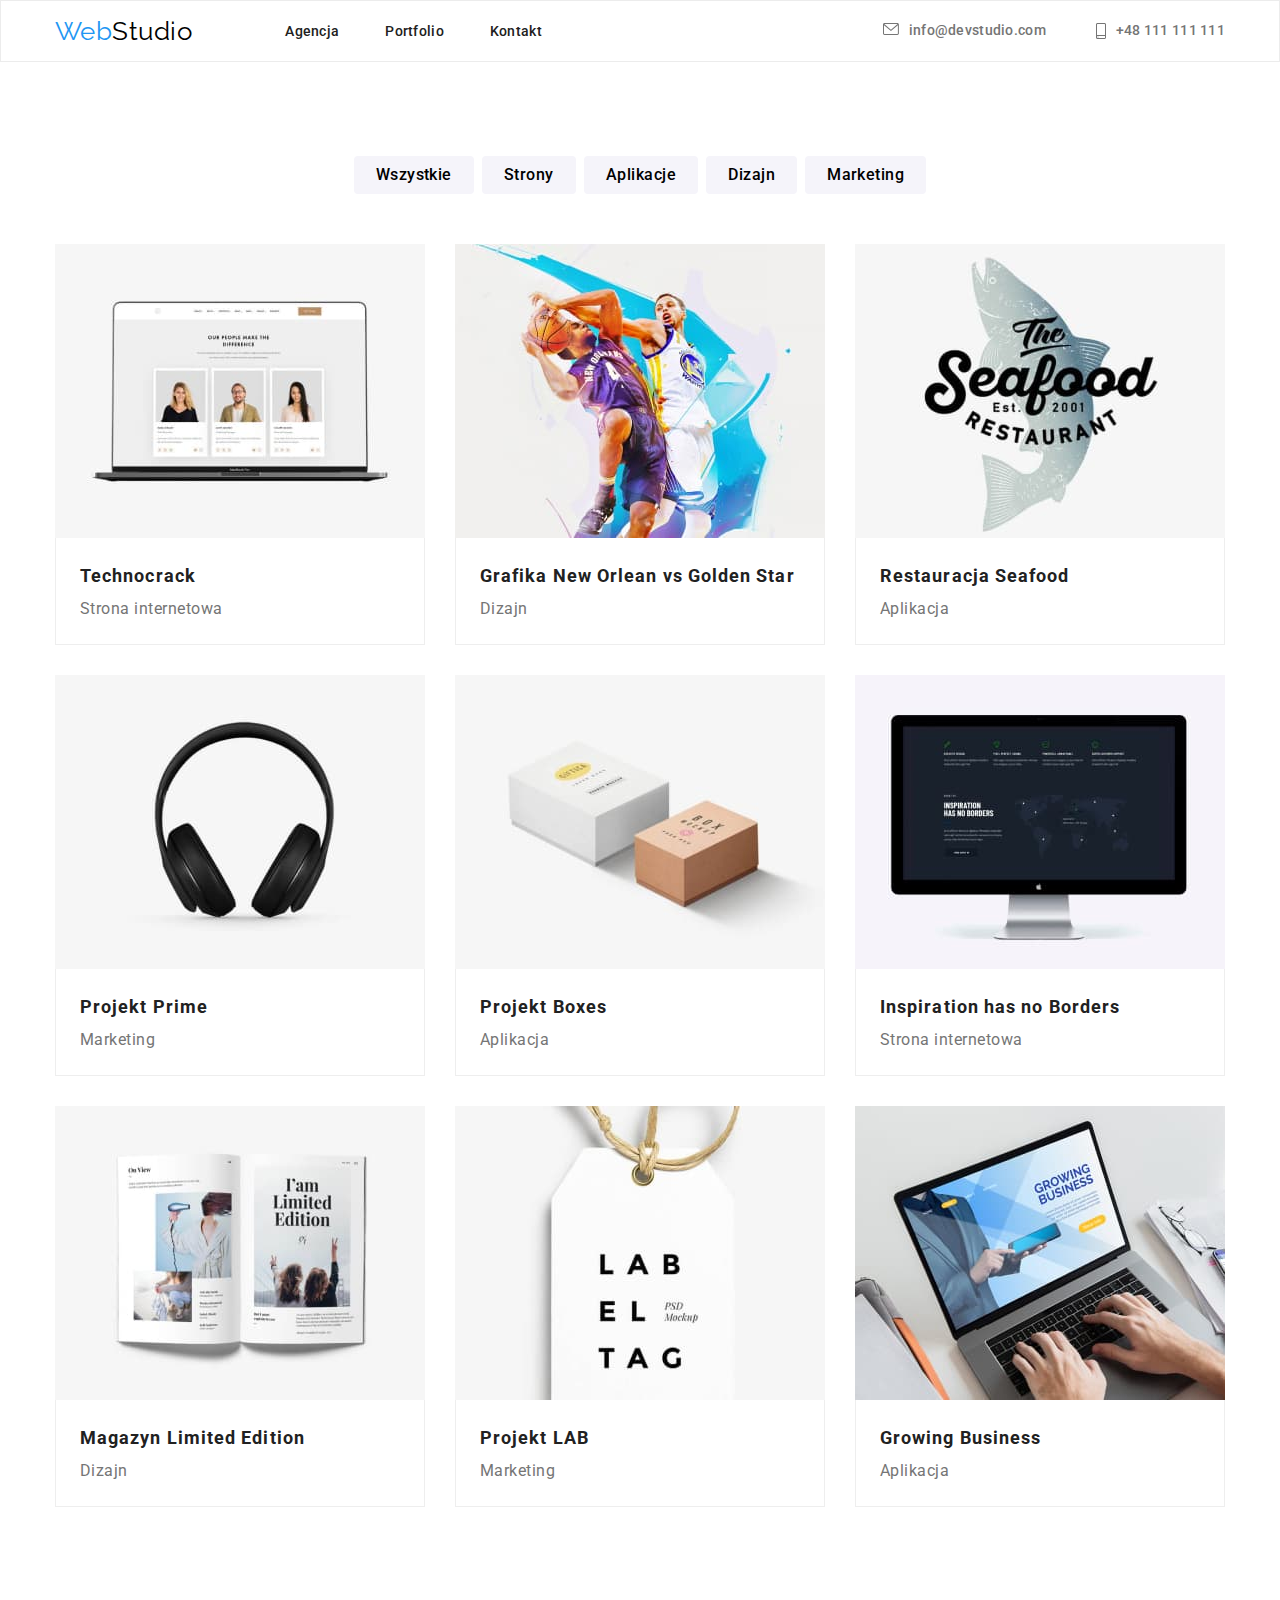
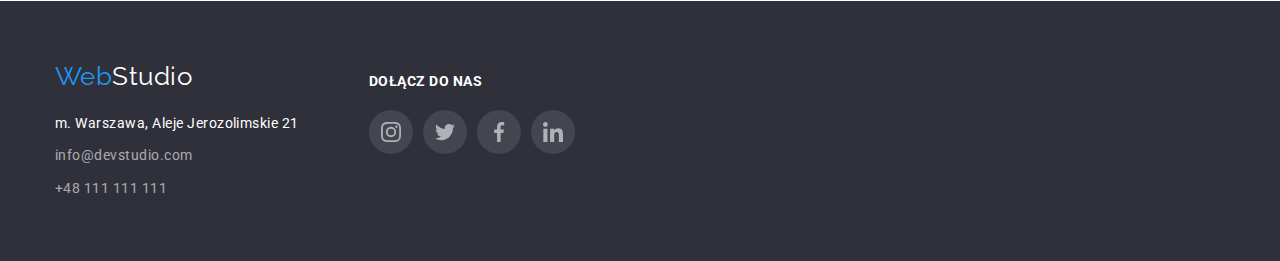
==== portfolio.html @ e006dd94 "Finished hw-04" ====
<!DOCTYPE html>
<html lang="pl">
  <head>
    <meta charset="UTF-8" />
    <meta http-equiv="X-UA-Compatible" content="IE=edge" />
    <meta name="viewport" content="width=device-width, initial-scale=1.0" />
    <link
      rel="stylesheet"
      href="https://cdnjs.cloudflare.com/ajax/libs/modern-normalize/1.0.0/modern-normalize.min.css"
    />
    <link
      href="https://fonts.googleapis.com/css2?family=Raleway:wght@700&family=Roboto:wght@400;500;700;900&display=swap"
      rel="stylesheet"
    />
    <link rel="stylesheet" href="./css/styles.css" />
    <title>WebStudio</title>
  </head>
  <body>
    <header class="header">
      <div class="container">
        <a class="header__logo logo" href="./index.html"
          ><span>Web</span>Studio</a
        >
        <nav class="nav">
          <ul class="nav__list list">
            <li class="nav__item">
              <a href="./index.html" class="nav__link link">Agencja</a>
            </li>
            <li class="nav__item">
              <a href="./portfolio.html" class="nav__link link">Portfolio</a>
            </li>
            <li class="nav__item">
              <a href="#" class="nav__link link">Kontakt</a>
            </li>
          </ul>
        </nav>
        <ul class="header__contact-list list">
          <li class="header__contact-item">
            <a
              class="header__contact-link link"
              href="mailto:info@devstudio.com"
              ><svg class="header__contact-icon" width="16" height="12">
                <use href="images/icons.svg#icon-envelope"></use></svg
              >info@devstudio.com</a
            >
          </li>
          <li class="header__contact-item">
            <a class="header__contact-link link" href="tel:+48111111111"
              ><svg class="header__contact-icon" width="10" height="16">
                <use href="images/icons.svg#icon-smartphone"></use></svg
              >+48 111 111 111</a
            >
          </li>
        </ul>
      </div>
    </header>
    <main>
      <section class="filter section">
        <div class="container">
          <ul class="filter__list list">
            <li class="filter__item">
              <button class="filter__button btn" type="button">
                Wszystkie
              </button>
            </li>
            <li class="filter__item">
              <button class="filter__button btn" type="button">Strony</button>
            </li>
            <li class="filter__item">
              <button class="filter__button btn" type="button">
                Aplikacje
              </button>
            </li>
            <li class="filter__item">
              <button class="filter__button btn" type="button">Dizajn</button>
            </li>
            <li class="filter__item">
              <button class="filter__button btn" type="button">
                Marketing
              </button>
            </li>
          </ul>
        </div>
      </section>
      <section class="portfolio section">
        <div class="container">
          <ul class="portfolio__list list">
            <li class="portfolio__item">
              <figure class="portfolio__card">
                <img
                  src="./images/technocrack-website.jpg"
                  alt="Technocrack website"
                  width="370"
                  height="294"
                  class="portfolio__image"
                />
                <figcaption class="portfolio__description">
                  <h3 class="portfolio__heading">Technocrack</h3>
                  <p class="portfolio__text">Strona internetowa</p>
                </figcaption>
              </figure>
            </li>
            <li class="portfolio__item">
              <figure class="portfolio__card">
                <img
                  src="./images/new-orlean-vs-golden-star-graphic.jpg"
                  alt="New Orlean vs Golden Star graphic"
                  width="370"
                  height="294"
                  class="portfolio__image"
                />
                <figcaption class="portfolio__description">
                  <h3 class="portfolio__heading">
                    Grafika New Orlean vs Golden Star
                  </h3>
                  <p class="portfolio__text">Dizajn</p>
                </figcaption>
              </figure>
            </li>
            <li class="portfolio__item">
              <figure class="portfolio__card">
                <img
                  src="./images/seafood-restaurant-app.jpg"
                  alt="Seafood restaurant app"
                  width="370"
                  height="294"
                  class="portfolio__image"
                />
                <figcaption class="portfolio__description">
                  <h3 class="portfolio__heading">Restauracja Seafood</h3>
                  <p class="portfolio__text">Aplikacja</p>
                </figcaption>
              </figure>
            </li>
            <li class="portfolio__item">
              <figure class="portfolio__card">
                <img
                  src="./images/prime-project-marketing.jpg"
                  alt="Prime marketing project"
                  width="370"
                  height="294"
                  class="portfolio__image"
                />
                <figcaption class="portfolio__description">
                  <h3 class="portfolio__heading">Projekt Prime</h3>
                  <p class="portfolio__text">Marketing</p>
                </figcaption>
              </figure>
            </li>
            <li class="portfolio__item">
              <figure class="portfolio__card">
                <img
                  src="./images/boxes-project-app.jpg"
                  alt="Boxes app project"
                  width="370"
                  height="294"
                  class="portfolio__image"
                />
                <figcaption class="portfolio__description">
                  <h3 class="portfolio__heading">Projekt Boxes</h3>
                  <p class="portfolio__text">Aplikacja</p>
                </figcaption>
              </figure>
            </li>
            <li class="portfolio__item">
              <figure class="portfolio__card">
                <img
                  src="./images/inspiration-has-no-borders-website.jpg"
                  alt="Inspiration has no Borders website"
                  width="370"
                  height="294"
                  class="portfolio__image"
                />
                <figcaption class="portfolio__description">
                  <h3 class="portfolio__heading">Inspiration has no Borders</h3>
                  <p class="portfolio__text">Strona internetowa</p>
                </figcaption>
              </figure>
            </li>
            <li class="portfolio__item">
              <figure class="portfolio__card">
                <img
                  src="./images/limited-edition-magazine-graphic.jpg"
                  alt="Limited edition magazine graphic"
                  width="370"
                  height="294"
                  class="portfolio__image"
                />
                <figcaption class="portfolio__description">
                  <h3 class="portfolio__heading">Magazyn Limited Edition</h3>
                  <p class="portfolio__text">Dizajn</p>
                </figcaption>
              </figure>
            </li>
            <li class="portfolio__item">
              <figure class="portfolio__card">
                <img
                  src="./images/project-lab-marketing.jpg"
                  alt="Lab marketing project"
                  width="370"
                  height="294"
                  class="portfolio__image"
                />
                <figcaption class="portfolio__description">
                  <h3 class="portfolio__heading">Projekt LAB</h3>
                  <p class="portfolio__text">Marketing</p>
                </figcaption>
              </figure>
            </li>
            <li class="portfolio__item">
              <figure class="portfolio__card">
                <img
                  src="./images/growing-business-app.jpg"
                  alt="Growing business app"
                  width="370"
                  height="294"
                  class="portfolio__image"
                />
                <figcaption class="portfolio__description">
                  <h3 class="portfolio__heading">Growing Business</h3>
                  <p class="portfolio__text">Aplikacja</p>
                </figcaption>
              </figure>
            </li>
          </ul>
        </div>
      </section>
    </main>
    <footer class="footer section">
      <div class="container">
        <div class="footer__left">
          <a class="footer__logo logo" href="#"><span>Web</span>Studio</a>
          <address class="footer__contact">
            <p class="footer__address">m. Warszawa, Aleje Jerozolimskie 21</p>
            <ul class="footer__contact-list list">
              <li class="footer__contact-item">
                <a
                  href="mailto:info@devstudio.com"
                  class="footer__contact-link link"
                  >info@devstudio.com</a
                >
              </li>
              <li class="footer__contact-item">
                <a href="tel:+48111111111" class="footer__contact-link link"
                  >+48 111 111 111</a
                >
              </li>
            </ul>
          </address>
        </div>
        <div class="footer__right">
          <h3 class="footer__join-us">Dołącz do nas</h3>
          <ul class="footer__social-list list">
            <li class="footer__social-item social">
              <svg width="20" height="20" class="footer__icon-svg">
                <use href="images/icons.svg#icon-instagram"></use>
              </svg>
            </li>
            <li class="footer__social-item social">
              <svg width="20" height="20" class="footer__icon-svg">
                <use href="images/icons.svg#icon-twitter"></use>
              </svg>
            </li>
            <li class="footer__social-item social">
              <svg width="20" height="20" class="footer__icon-svg">
                <use href="images/icons.svg#icon-facebook"></use>
              </svg>
            </li>
            <li class="footer__social-item social">
              <svg width="20" height="20" class="footer__icon-svg">
                <use href="images/icons.svg#icon-linkedin"></use>
              </svg>
            </li>
          </ul>
        </div>
      </div>
    </footer>
  </body>
</html>
---- css/styles.css ----
:root {
  --main-color: #2196f3;
  --darkgrey-color: #212121;
  --mediumgrey-color: #2f303a;
  --lightgrey-color: #757575;
  --softgrey-color: #f5f4fa;
  --white: #fff;
  --black: #000;
  --material-shadow-v1: 0px 1px 3px #0000001f, 0px 1px 1px #00000024,
    0px 2px 1px #00000033;
  --shadow-middle: 0px 3px 1px #0000001a, 0px 1px 2px #00000014,
    0px 2px 2px rgba(0, 0, 0, 0.12);
  --drop-shadow: 1px 4px 6px 0 #00000029, 0 4px 4px 0 #0000000f,
    0 1px 1px 0 #0000001f;
  --button-shadow: 0px 4px 4px #00000026;
  --lightgrey-transparent: #ffffff99;
  --border-grey-color: #eeeeee;
  --border-grey-color-V2: #ececec;
  --border-grey-color-V3: #afb1b8;
  --social-background: #ffffff1a;
}

h1,
h2,
h3,
h4,
h5,
h6,
p,
ul,
pre,
figure {
  margin: 0;
  padding: 0;
  line-height: 0;
}

body {
  font-family: "Roboto", sans-serif;
  color: var(--darkgrey-color);
  letter-spacing: 0.03em;
}

pre {
  font-family: inherit;
  line-height: inherit;
}

.margin-top-10 {
  margin-top: 10px;
}

.container {
  max-width: 1200px;
  width: 100%;
  padding: 0 15px;
  margin: 0 auto;
}

.header {
  background-color: var(--white);
  border: 1px solid var(--border-grey-color-V2);
}

.header .container {
  display: flex;
  align-items: center;
  justify-content: space-between;
  gap: 93px;
}

.logo {
  color: var(--black);
  font-family: "Raleway", sans-serif;
  text-decoration: none;
  font-size: 26px;
  line-height: 1.17;
}

.logo span {
  color: var(--main-color);
}

.list {
  display: flex;
  list-style: none;
  margin: 0;
  padding: 0;
}

.link {
  text-decoration: none;
}

.btn {
  cursor: pointer;
}

.nav {
  font-size: 14px;
  font-weight: 500;
  line-height: 1.17;
  letter-spacing: 0.02em;
  margin-right: auto;
}

.nav__list {
  gap: 46px;
}

.nav__item {
  padding: 30px 0;
}

.nav__link {
  color: var(--darkgrey-color);
}

.nav__link:hover,
.nav__link:active,
.nav__link:focus {
  color: var(--main-color);
}

.header__contact-list {
  font-size: 14px;
  font-weight: 500;
  line-height: 1.14;
  letter-spacing: 0.02em;
  gap: 50px;
  margin-left: auto;
}

.header__contact-link {
  display: flex;
  gap: 10px;
  color: var(--lightgrey-color);
  fill: var(--lightgrey-color);
}

.header__contact-link:hover {
  color: var(--main-color);
  fill: var(--main-color);
}

.section {
  padding: 94px 0px;
}

.hero {
  display: flex;
  background-image: linear-gradient(
      0deg,
      rgba(47, 48, 58, 0.4) 0%,
      rgba(47, 48, 58, 0.4) 100%
    ),
    url("../images/background-img.jpg");
  background-repeat: no-repeat;
  background-size: cover;
  text-align: center;
  align-items: center;
  justify-content: center;
  padding: 200px 0;
}

.hero__heading pre {
  color: var(--white);
  font-weight: 900;
  font-size: 44px;
  line-height: 1.36;
  letter-spacing: 0.06em;
  text-transform: uppercase;
}

.hero__button {
  font-family: "Roboto";
  color: var(--white);
  background-color: var(--main-color);
  box-shadow: var(--button-shadow);
  border-width: 0;
  border-radius: 4px;
  padding: 10px 41px;
  font-weight: 700;
  font-size: 16px;
  line-height: 1.88;
  letter-spacing: 0.06em;
  margin-top: 30px;
}

.strengths {
  background-color: var(--white);
}

.strengths__icon {
  width: 270px;
  height: 120px;
  margin-bottom: 30px;
  display: flex;
  justify-content: center;
  align-items: center;
  background-color: var(--softgrey-color);
  border-radius: 4px;
}

.strengths__icon-svg {
  width: 70px;
  height: 70px;
}

.strengths__heading {
  font-weight: 700;
  font-size: 14px;
  line-height: 1.14;
  text-transform: uppercase;
}

.strengths__list {
  gap: 30px;
}

.strengths__text {
  font-size: 14px;
  line-height: 1.71;
  color: var(--lightgrey-color);
}

.whatwedo {
  background-color: var(--white);
  padding-top: 0;
}

.whatwedo__list {
  justify-content: space-between;
}

.heading-secondary {
  font-weight: 700;
  font-size: 36px;
  line-height: 1.17;
  text-align: center;
  margin-bottom: 50px;
}

.team {
  background-color: var(--softgrey-color);
}

.team__list {
  justify-content: space-between;
  gap: 30px;
}

.team__card {
  background: var(--white);
  box-shadow: var(--material-shadow-v1);
  border-radius: 0px 0px 4px 4px;
}

.team__description {
  padding: 30px 32px;
}

.team__heading {
  font-weight: 500;
  font-size: 16px;
  line-height: 1.18;
  text-align: center;
}

.team__text {
  font-size: 16px;
  line-height: 19px;
  text-align: center;
  color: var(--lightgrey-color);
  margin-bottom: 16px;
}

.social {
  width: 44px;
  height: 44px;
  border: 1px;
  border-radius: 25px;
  display: flex;
  justify-content: center;
  align-items: center;
}

.team__social-item {
  fill: var(--border-grey-color-V3);
}

.social:hover {
  background-color: var(--main-color);
  fill: var(--white);
}

.team__social-list {
  gap: 10px;
}

.clients__list {
  justify-content: space-between;
}

.clients__item {
  width: 170px;
  height: 92px;
  border: 1px solid var(--border-grey-color-V3);
  border-radius: 4px;
  display: flex;
  justify-content: center;
  align-items: center;
  gap: 30px;
}

.clients__item {
  fill: var(--border-grey-color-V3);
}

.clients__item:hover {
  border: 1px solid var(--main-color);
  fill: var(--main-color);
}

.footer {
  background-color: var(--mediumgrey-color);
  padding: 60px 0;
}

.footer__social-list {
  gap: 10px;
}

.footer__social-item {
  background-color: var(--social-background);
  fill: var(--border-grey-color-V3);
}

.footer__join-us {
  color: var(--white);
  font-weight: 700;
  line-height: 1.17;
  font-size: 14px;
  text-transform: uppercase;
  letter-spacing: 3%;
  margin-bottom: 20px;
  margin-top: 12px;
}

.footer .container {
  display: flex;
  gap: 70px;
}

.footer__logo {
  color: var(--white);
}

.footer__address {
  font-size: 14px;
  font-style: normal;
  line-height: 1.71;
  color: var(--white);
  margin-top: 20px;
}

.footer__contact-list {
  margin-top: 9px;
  flex-direction: column;
  gap: 9px;
}

.footer__contact-link {
  font-size: 14px;
  font-style: normal;
  line-height: 1.71;
  color: var(--lightgrey-transparent);
}

.footer__contact-link:hover,
.footer__contact-link:focus {
  color: var(--main-color);
}

/* Portfolio */
.filter {
  padding-bottom: 50px;
}

.filter__list {
  gap: 8px;
  justify-content: center;
}

.filter__button {
  font-family: "Roboto";
  color: var(--black);
  font-weight: 500;
  font-size: 16px;
  line-height: 1.62;
  text-align: center;
  background: var(--softgrey-color);
  border-radius: 4px;
  border-width: 0;
  padding: 6px 22px;
  letter-spacing: 0.03em;
}

.filter__button:hover,
.filter__button:active,
.filter__button:focus {
  background: var(--main-color);
  box-shadow: var(--shadow-middle);
  color: var(--white);
}

.portfolio {
  padding-top: 0;
}

.portfolio__list {
  flex-wrap: wrap;
  gap: 30px;
}

.portfolio__card {
  background: var(--white);
}

.portfolio__item:hover {
  box-shadow: var(--drop-shadow);
}

.portfolio__description {
  border: 1px solid var(--border-grey-color);
  border-top: 0;
  padding: 20px 24px;
}

.portfolio__heading {
  font-weight: 700;
  font-size: 18px;
  line-height: 2;
  letter-spacing: 0.06em;
}

.portfolio__text {
  font-size: 16px;
  line-height: 1.88;
  color: var(--lightgrey-color);
}
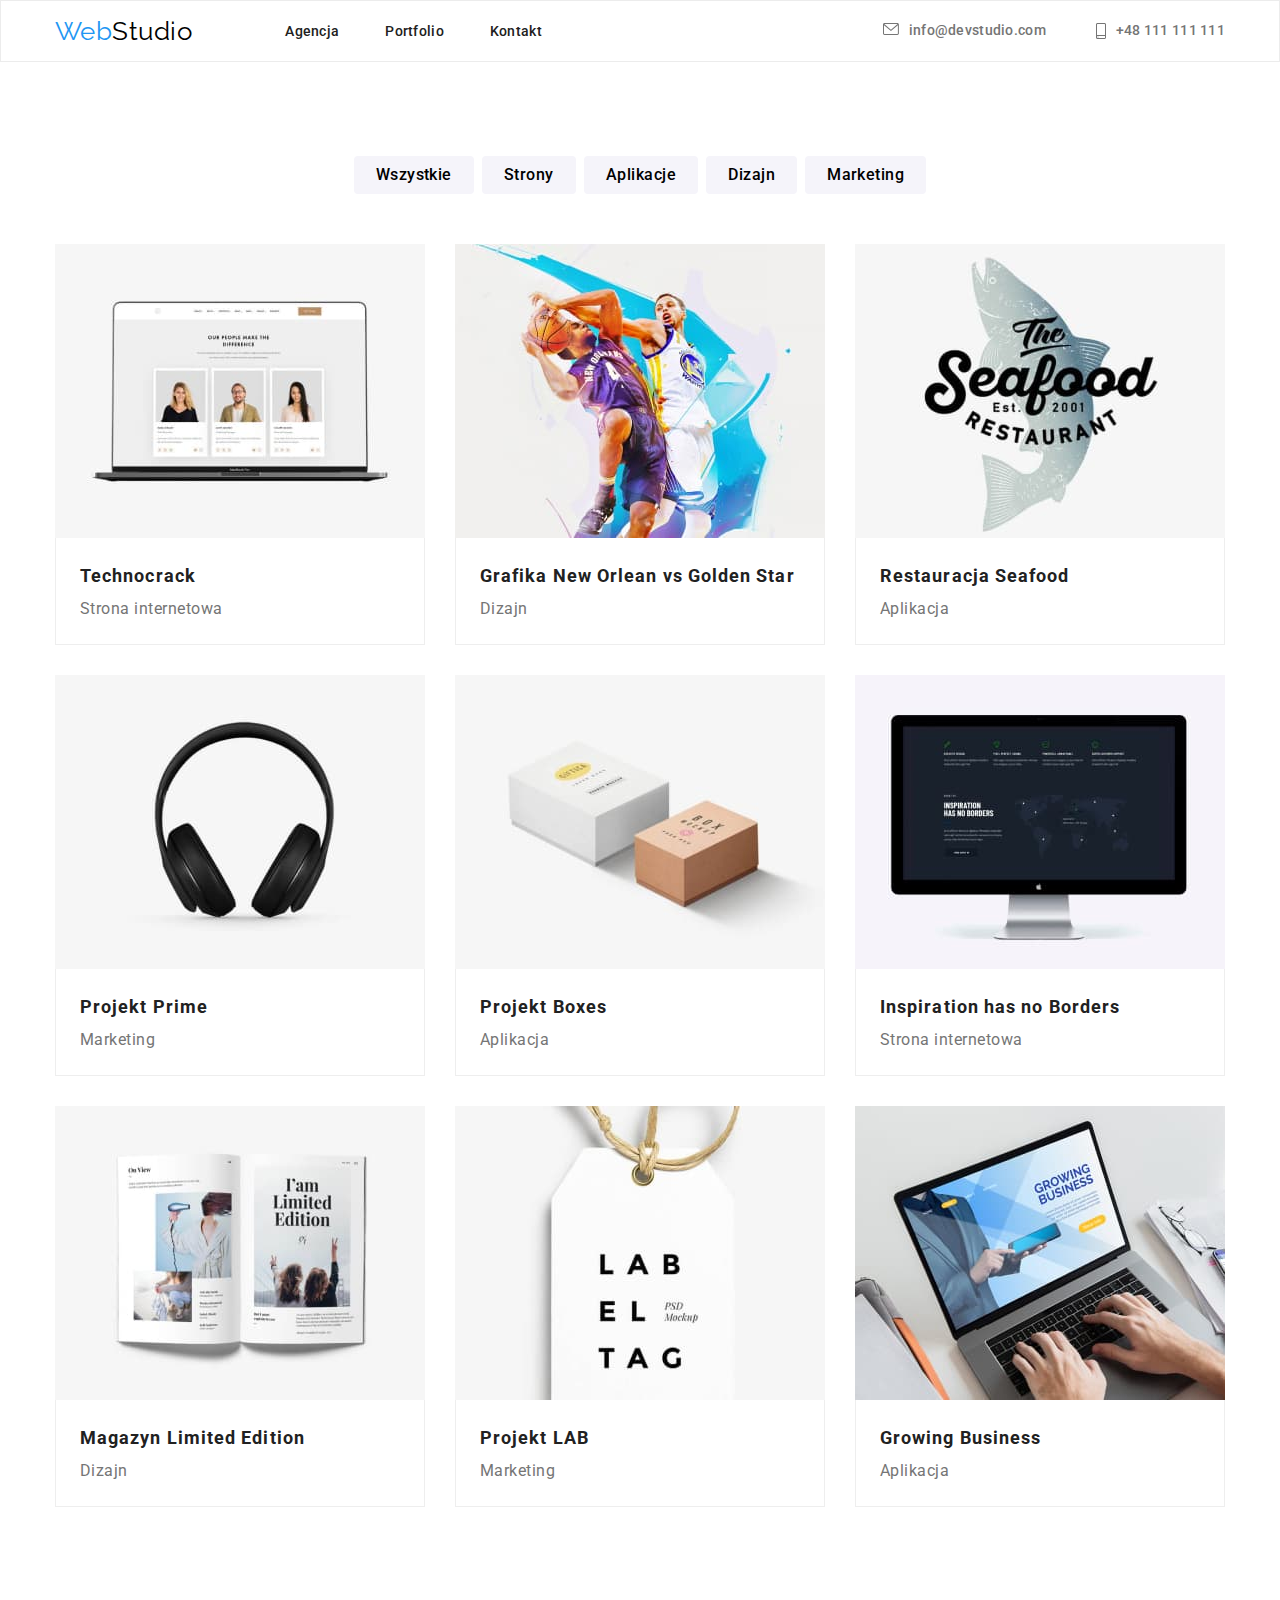
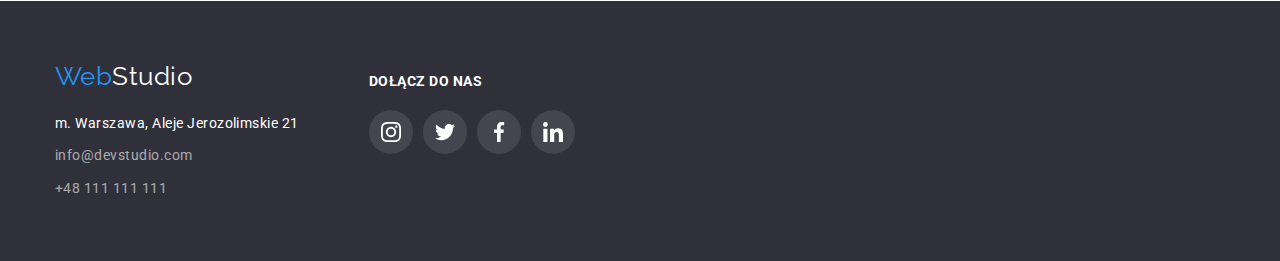
==== commit 381b67ce: "Updated hw-04" ====
--- a/portfolio.html
+++ b/portfolio.html
@@ -251,26 +251,34 @@
         <div class="footer__right">
           <h3 class="footer__join-us">Dołącz do nas</h3>
           <ul class="footer__social-list list">
-            <li class="footer__social-item social">
-              <svg width="20" height="20" class="footer__icon-svg">
-                <use href="images/icons.svg#icon-instagram"></use>
-              </svg>
-            </li>
-            <li class="footer__social-item social">
-              <svg width="20" height="20" class="footer__icon-svg">
-                <use href="images/icons.svg#icon-twitter"></use>
-              </svg>
-            </li>
-            <li class="footer__social-item social">
-              <svg width="20" height="20" class="footer__icon-svg">
-                <use href="images/icons.svg#icon-facebook"></use>
-              </svg>
-            </li>
-            <li class="footer__social-item social">
-              <svg width="20" height="20" class="footer__icon-svg">
-                <use href="images/icons.svg#icon-linkedin"></use>
-              </svg>
-            </li>
+            <a href="#">
+              <li class="footer__social-item social">
+                <svg width="20" height="20" class="footer__icon-svg">
+                  <use href="images/icons.svg#icon-instagram"></use>
+                </svg>
+              </li>
+            </a>
+            <a href="#">
+              <li class="footer__social-item social">
+                <svg width="20" height="20" class="footer__icon-svg">
+                  <use href="images/icons.svg#icon-twitter"></use>
+                </svg>
+              </li>
+            </a>
+            <a href="#">
+              <li class="footer__social-item social">
+                <svg width="20" height="20" class="footer__icon-svg">
+                  <use href="images/icons.svg#icon-facebook"></use>
+                </svg>
+              </li>
+            </a>
+            <a href="#">
+              <li class="footer__social-item social">
+                <svg width="20" height="20" class="footer__icon-svg">
+                  <use href="images/icons.svg#icon-linkedin"></use>
+                </svg>
+              </li>
+            </a>
           </ul>
         </div>
       </div>
--- a/css/styles.css
+++ b/css/styles.css
@@ -161,6 +161,8 @@
   align-items: center;
   justify-content: center;
   padding: 200px 0;
+  max-width: 1600px;
+  margin: 0 auto;
 }
 
 .hero__heading pre {
@@ -333,7 +335,7 @@
 
 .footer__social-item {
   background-color: var(--social-background);
-  fill: var(--border-grey-color-V3);
+  fill: var(--white);
 }
 
 .footer__join-us {
